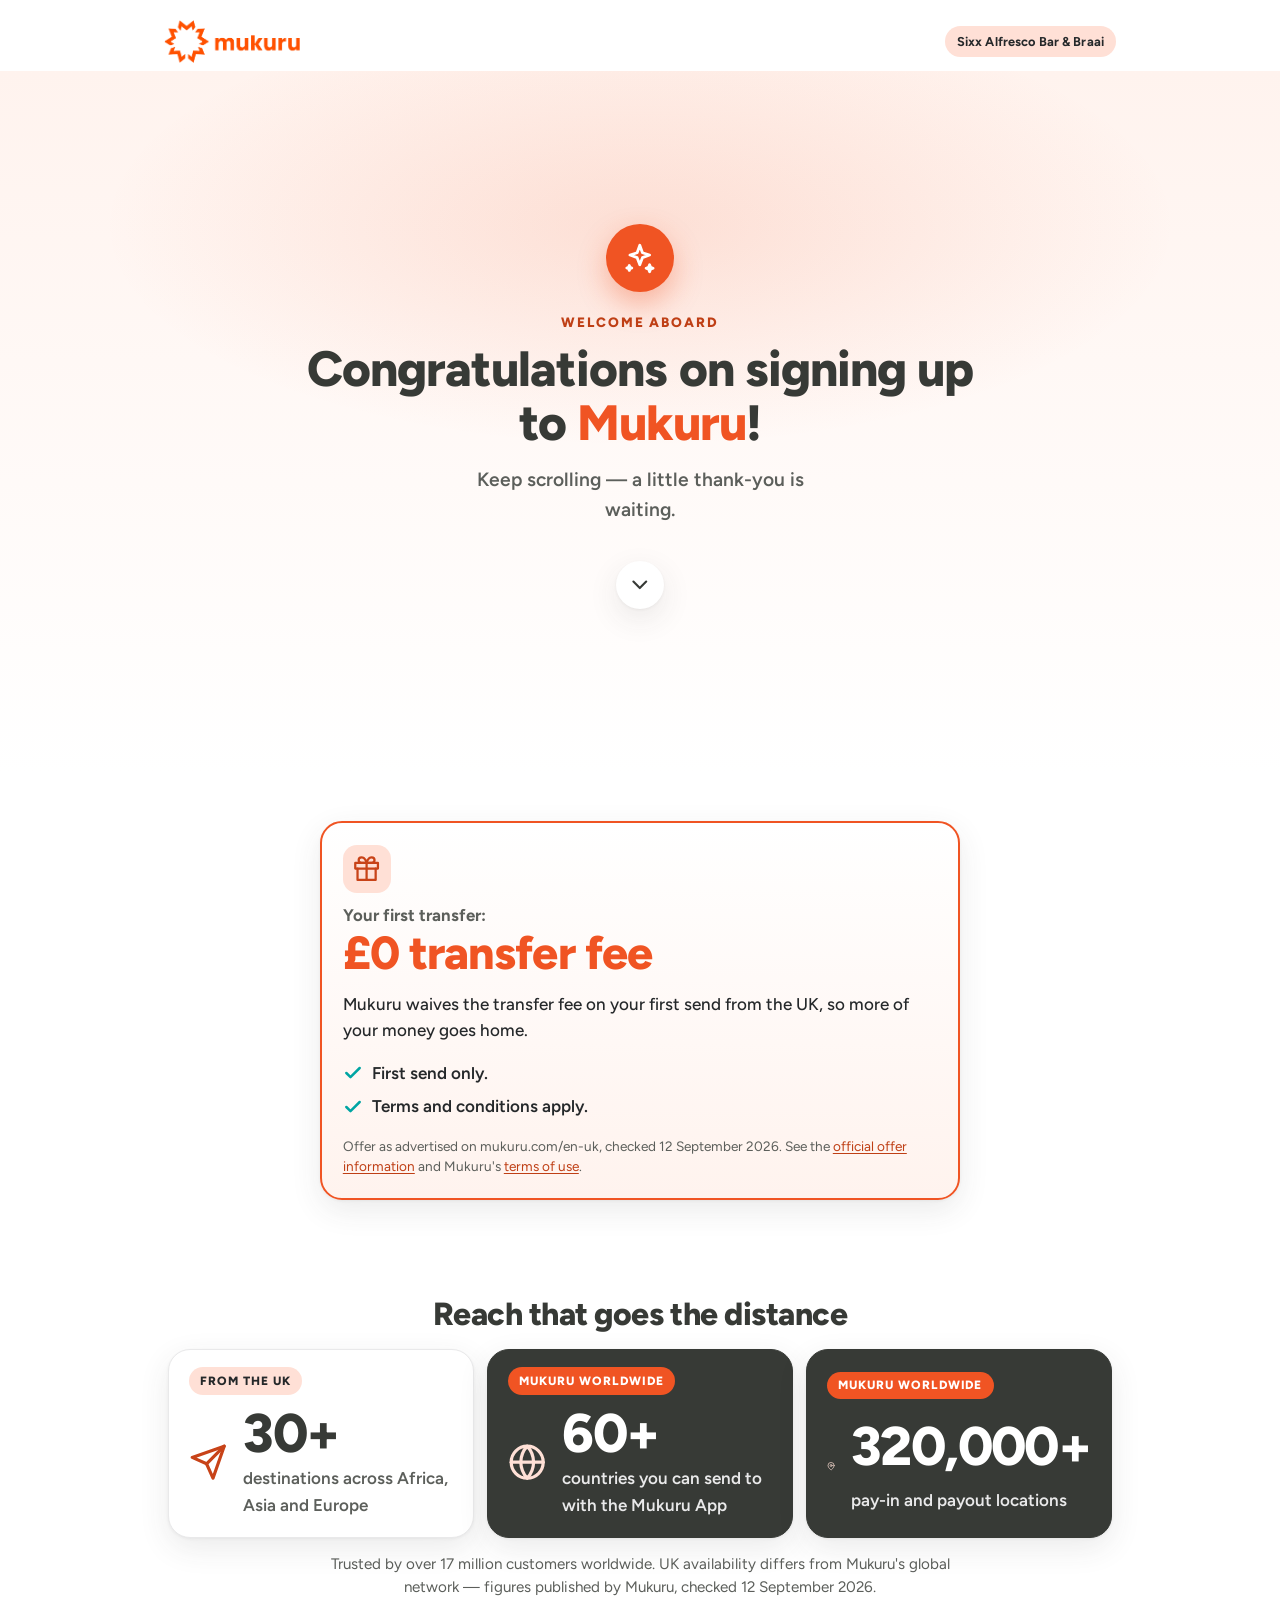
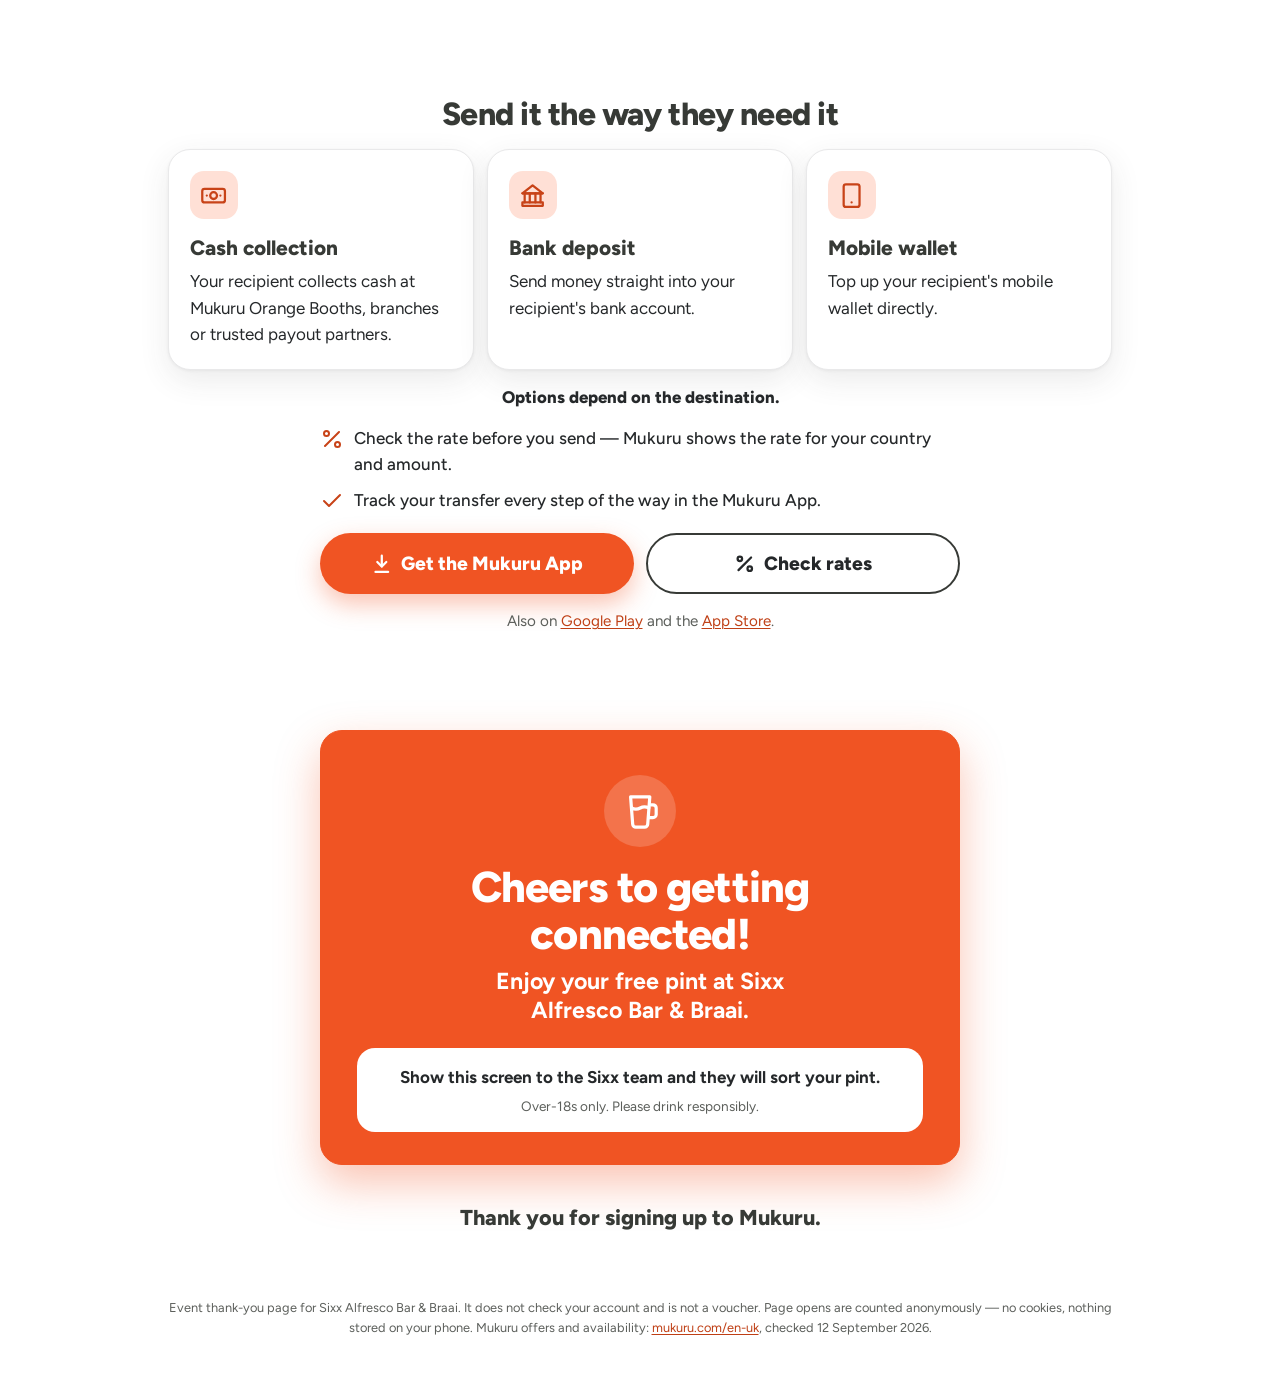
==== index.html @ 57717440 "Add counted copy of the Mukuru welcome page for Sixx Alfresco Bar & Braai Same page as mukuru-sixx p" ====
<!doctype html>
<html lang="en-GB">
  <head>
    <meta charset="utf-8" />
    <meta name="viewport" content="width=device-width, initial-scale=1" />
    <title>Welcome to Mukuru · Sixx Alfresco Bar &amp; Braai</title>
    <meta
      name="description"
      content="A thank-you for signing up to Mukuru at Sixx Alfresco Bar &amp; Braai: your first-transfer fee waiver, Mukuru's reach, ways to send money home, and your free pint."
    />
    <meta name="robots" content="noindex, nofollow" />
    <meta name="theme-color" content="#F05423" />
    <meta
      property="og:title"
      content="Welcome to Mukuru · Sixx Alfresco Bar &amp; Braai"
    />
    <meta
      property="og:description"
      content="Congratulations on signing up to Mukuru. Keep scrolling — a little thank-you is waiting."
    />
    <meta property="og:type" content="website" />
    <link
      rel="icon"
      href="assets/img/favicon.png"
      type="image/png"
      sizes="64x64"
    />
    <link rel="apple-touch-icon" href="assets/img/apple-touch-icon.png" />
    <link
      rel="preload"
      href="assets/fonts/figtree-latin.woff2"
      as="font"
      type="font/woff2"
      crossorigin
    />
    <link rel="stylesheet" href="assets/css/style.css" />
    <script>
      document.documentElement.classList.add("js");
    </script>
  </head>
  <body>
    <svg
      xmlns="http://www.w3.org/2000/svg"
      style="display: none"
      aria-hidden="true"
      focusable="false"
    >
      <symbol id="i-chevron" viewBox="0 0 24 24">
        <path d="M6 9l6 6 6-6" />
      </symbol>
      <symbol id="i-sparkle" viewBox="0 0 24 24">
        <path d="M12 3l1.9 5.4L19 10l-5.1 1.9L12 17l-1.9-5.1L5 10l5.1-1.6z" />
        <path d="M19 17l.7 1.8 1.8.7-1.8.7L19 22l-.7-1.8-1.8-.7 1.8-.7z" />
        <path d="M4.5 17.5l.5 1.3 1.3.5-1.3.5-.5 1.2-.5-1.2-1.3-.5 1.3-.5z" />
      </symbol>
      <symbol id="i-gift" viewBox="0 0 24 24">
        <path d="M20 12v10H4V12" />
        <path d="M2 7h20v5H2z" />
        <path d="M12 22V7" />
        <path d="M12 7H7.5a2.5 2.5 0 0 1 0-5C11 2 12 7 12 7z" />
        <path d="M12 7h4.5a2.5 2.5 0 0 0 0-5C13 2 12 7 12 7z" />
      </symbol>
      <symbol id="i-globe" viewBox="0 0 24 24">
        <circle cx="12" cy="12" r="10" />
        <path d="M2 12h20" />
        <path
          d="M12 2a15.3 15.3 0 0 1 4 10 15.3 15.3 0 0 1-4 10 15.3 15.3 0 0 1-4-10 15.3 15.3 0 0 1 4-10z"
        />
      </symbol>
      <symbol id="i-pin" viewBox="0 0 24 24">
        <path d="M21 10c0 7-9 13-9 13s-9-6-9-13a9 9 0 0 1 18 0z" />
        <circle cx="12" cy="10" r="3" />
      </symbol>
      <symbol id="i-send" viewBox="0 0 24 24">
        <path d="M22 2L11 13" />
        <path d="M22 2l-7 20-4-9-9-4 20-7z" />
      </symbol>
      <symbol id="i-cash" viewBox="0 0 24 24">
        <rect x="2" y="6" width="20" height="12" rx="2" />
        <circle cx="12" cy="12" r="3" />
        <path d="M6 12h.01M18 12h.01" />
      </symbol>
      <symbol id="i-bank" viewBox="0 0 24 24">
        <path d="M3 10h18" />
        <path d="M12 3l9 7H3l9-7z" />
        <path d="M5 10v8M9.5 10v8M14.5 10v8M19 10v8" />
        <path d="M3 18h18v3H3z" />
      </symbol>
      <symbol id="i-phone" viewBox="0 0 24 24">
        <rect x="5" y="2" width="14" height="20" rx="2" />
        <path d="M12 18h.01" />
      </symbol>
      <symbol id="i-tick" viewBox="0 0 24 24">
        <path d="M20 6L9 17l-5-5" />
      </symbol>
      <symbol id="i-rate" viewBox="0 0 24 24">
        <path d="M19 5L5 19" />
        <circle cx="6.5" cy="6.5" r="2.5" />
        <circle cx="17.5" cy="17.5" r="2.5" />
      </symbol>
      <symbol id="i-download" viewBox="0 0 24 24">
        <path d="M12 3v12" />
        <path d="M7 10l5 5 5-5" />
        <path d="M5 21h14" />
      </symbol>
      <symbol id="i-pint" viewBox="0 0 24 24">
        <path d="M6 3h12l-1.3 17.1a2 2 0 0 1-2 1.9H9.3a2 2 0 0 1-2-1.9L6 3z" />
        <path d="M6.6 10c1.8 1 3.6 1 5.4 0s3.6-1 5.4 0" />
        <path d="M18 8h2a2 2 0 0 1 2 2v4a2 2 0 0 1-2 2h-2.8" />
      </symbol>
      <symbol id="i-external" viewBox="0 0 24 24">
        <path d="M7 17L17 7" />
        <path d="M8 7h9v9" />
      </symbol>
    </svg>

    <header class="topbar">
      <img
        class="logo"
        src="assets/img/mukuru-logo.png"
        alt="Mukuru"
        width="299"
        height="95"
        decoding="async"
      />
      <span class="chip">Sixx Alfresco Bar &amp; Braai</span>
    </header>

    <main id="main">
      <!-- 1. Welcome -->
      <section class="hero" aria-labelledby="hero-title">
        <div class="confetti" aria-hidden="true">
          <i></i><i></i><i></i><i></i><i></i><i></i><i></i><i></i><i></i><i></i
          ><i></i><i></i><i></i><i></i><i></i><i></i>
        </div>
        <div class="hero-inner">
          <div class="hero-badge" aria-hidden="true">
            <svg class="icon"><use href="#i-sparkle" /></svg>
          </div>
          <p class="eyebrow">Welcome aboard</p>
          <h1 id="hero-title">
            Congratulations on signing up to <span class="brand">Mukuru</span>!
          </h1>
          <p class="lede">Keep scrolling — a little thank-you is waiting.</p>
          <a
            class="scroll-cue"
            href="#offer"
            aria-label="Scroll down to your first-transfer offer"
            ><svg class="icon" aria-hidden="true"><use href="#i-chevron" /></svg
          ></a>
        </div>
      </section>

      <!-- 2. First transfer -->
      <section id="offer" class="section" aria-labelledby="offer-title">
        <article class="card card-offer reveal">
          <div class="card-icon" aria-hidden="true">
            <svg class="icon"><use href="#i-gift" /></svg>
          </div>
          <h2 id="offer-title" class="offer-title">
            <span class="offer-kicker">Your first transfer:</span>
            <span class="offer-big">£0 transfer fee</span>
          </h2>
          <p class="offer-copy">
            Mukuru waives the transfer fee on your first send from the UK, so
            more of your money goes home.
          </p>
          <ul class="conditions">
            <li>
              <svg class="icon" aria-hidden="true"><use href="#i-tick" /></svg
              >First send only.
            </li>
            <li>
              <svg class="icon" aria-hidden="true"><use href="#i-tick" /></svg
              >Terms and conditions apply.
            </li>
          </ul>
          <p class="fineprint">
            Offer as advertised on mukuru.com/en-uk, checked 12 September 2026.
            See the
            <a
              href="https://www.mukuru.com/en-uk/download-mukuru-app/"
              rel="noopener"
              >official offer information</a
            >
            and Mukuru's
            <a
              href="https://www.mukuru.com/en-uk/legal/mukuru-money-transfer-service/"
              rel="noopener"
              >terms of use</a
            >.
          </p>
        </article>
      </section>

      <!-- 3. Reach -->
      <section class="section" aria-labelledby="reach-title">
        <h2 id="reach-title" class="section-title reveal">
          Reach that goes the distance
        </h2>
        <div class="stats">
          <article class="card stat reveal">
            <span class="scope scope-uk">From the UK</span>
            <svg class="icon stat-icon" aria-hidden="true">
              <use href="#i-send" />
            </svg>
            <span class="num">30+</span>
            <span class="label"
              >destinations across Africa, Asia and Europe</span
            >
          </article>
          <article class="card stat stat-global reveal">
            <span class="scope scope-global">Mukuru worldwide</span>
            <svg class="icon stat-icon" aria-hidden="true">
              <use href="#i-globe" />
            </svg>
            <span class="num">60+</span>
            <span class="label"
              >countries you can send to with the Mukuru App</span
            >
          </article>
          <article class="card stat stat-global reveal">
            <span class="scope scope-global">Mukuru worldwide</span>
            <svg class="icon stat-icon" aria-hidden="true">
              <use href="#i-pin" />
            </svg>
            <span class="num">320,000+</span>
            <span class="label">pay-in and payout locations</span>
          </article>
        </div>
        <p class="note reveal">
          Trusted by over 17 million customers worldwide. UK availability
          differs from Mukuru's global network — figures published by Mukuru,
          checked 12 September 2026.
        </p>
      </section>

      <!-- 4. Ways to send -->
      <section class="section" aria-labelledby="ways-title">
        <h2 id="ways-title" class="section-title reveal">
          Send it the way they need it
        </h2>
        <div class="ways">
          <article class="card way reveal">
            <div class="card-icon" aria-hidden="true">
              <svg class="icon"><use href="#i-cash" /></svg>
            </div>
            <h3>Cash collection</h3>
            <p>
              Your recipient collects cash at Mukuru Orange Booths, branches or
              trusted payout partners.
            </p>
          </article>
          <article class="card way reveal">
            <div class="card-icon" aria-hidden="true">
              <svg class="icon"><use href="#i-bank" /></svg>
            </div>
            <h3>Bank deposit</h3>
            <p>Send money straight into your recipient's bank account.</p>
          </article>
          <article class="card way reveal">
            <div class="card-icon" aria-hidden="true">
              <svg class="icon"><use href="#i-phone" /></svg>
            </div>
            <h3>Mobile wallet</h3>
            <p>Top up your recipient's mobile wallet directly.</p>
          </article>
        </div>
        <p class="note note-strong reveal">
          Options depend on the destination.
        </p>
        <ul class="ticks reveal">
          <li>
            <svg class="icon" aria-hidden="true"><use href="#i-rate" /></svg
            ><span
              >Check the rate before you send — Mukuru shows the rate for your
              country and amount.</span
            >
          </li>
          <li>
            <svg class="icon" aria-hidden="true"><use href="#i-tick" /></svg
            ><span
              >Track your transfer every step of the way in the Mukuru
              App.</span
            >
          </li>
        </ul>
        <div class="cta-row reveal">
          <a
            class="btn btn-primary"
            href="https://www.mukuru.com/en-uk/download-mukuru-app/"
            rel="noopener"
            ><svg class="icon" aria-hidden="true">
              <use href="#i-download" /></svg
            >Get the Mukuru App</a
          >
          <a
            class="btn btn-secondary"
            href="https://www.mukuru.com/en-uk/check-rates/"
            rel="noopener"
            ><svg class="icon" aria-hidden="true"><use href="#i-rate" /></svg
            >Check rates</a
          >
        </div>
        <p class="store-links reveal">
          Also on
          <a
            href="https://play.google.com/store/apps/details?id=com.mukuru.customer.android"
            rel="noopener"
            >Google Play</a
          >
          and the
          <a href="https://apps.apple.com/gb/app/id1515075370" rel="noopener"
            >App Store</a
          >.
        </p>
      </section>

      <!-- 5. Pint -->
      <section class="section section-pint" aria-labelledby="pint-title">
        <article class="card card-pint reveal">
          <div class="pint-icon" aria-hidden="true">
            <svg class="icon"><use href="#i-pint" /></svg>
          </div>
          <h2 id="pint-title">Cheers to getting connected!</h2>
          <p class="pint-lede">
            Enjoy your free pint at Sixx Alfresco Bar &amp; Braai.
          </p>
          <div class="pint-panel">
            <p class="pint-how">
              Show this screen to the Sixx team and they will sort your pint.
            </p>
            <p class="fineprint">Over-18s only. Please drink responsibly.</p>
          </div>
        </article>
        <p class="thanks reveal">Thank you for signing up to Mukuru.</p>
      </section>
    </main>

    <footer class="foot">
      <p>
        Event thank-you page for Sixx Alfresco Bar &amp; Braai. It does not
        check your account and is not a voucher. Page opens are counted anonymously — no cookies, nothing stored on your phone. Mukuru offers and availability:
        <a href="https://www.mukuru.com/en-uk/" rel="noopener"
          >mukuru.com/en-uk</a
        >, checked 12 September 2026.
      </p>
    </footer>

    <script src="assets/js/main.js" defer></script>
  </body>
</html>
---- assets/css/style.css ----
/* Mukuru × Sixx Alfresco Bar & Braai — welcome page
   Brand colours taken from mukuru.com CSS variables (checked 12 Sep 2026):
   --orange #F05423, --charcoal #373A36, --peach-orange #FFE0D6, --grey #E9E9EA, --teal #00A5A3.
   Darker orange (#BF3F15) is used only for small orange text so it meets WCAG AA (5.3:1 on white). */

@font-face {
  font-family: "Figtree";
  font-style: normal;
  font-weight: 300 900;
  font-display: swap;
  src: url("../fonts/figtree-latin.woff2") format("woff2");
}

:root {
  --orange: #f05423;
  --orange-text: #bf3f15;
  --orange-deep: #c84318;
  --peach: #ffe0d6;
  --peach-soft: #fff3ee;
  --charcoal: #373a36;
  --ink: #25282a;
  --muted: #5c5f5b;
  --grey: #e9e9ea;
  --teal: #00a5a3;
  --white: #ffffff;
  --radius: 22px;
  --shadow: 0 10px 30px rgba(55, 58, 54, 0.1), 0 1px 3px rgba(55, 58, 54, 0.06);
  --maxw: 34rem;
  --font:
    "Figtree", system-ui, -apple-system, "Segoe UI", Roboto, Helvetica, Arial,
    sans-serif;
  color-scheme: light;
}

*,
*::before,
*::after {
  box-sizing: border-box;
}

html {
  scroll-behavior: smooth;
  -webkit-text-size-adjust: 100%;
}

body {
  margin: 0;
  font-family: var(--font);
  font-size: 1.0625rem;
  line-height: 1.55;
  color: var(--ink);
  background: var(--white);
  -webkit-font-smoothing: antialiased;
  overflow-x: hidden;
}

img,
svg {
  display: block;
  max-width: 100%;
}

a {
  color: var(--orange-text);
  text-decoration-thickness: 0.08em;
  text-underline-offset: 0.15em;
}
a:hover {
  color: var(--orange-deep);
}

:focus-visible {
  outline: 3px solid var(--ink);
  outline-offset: 3px;
  border-radius: 6px;
}

.icon {
  width: 1.5rem;
  height: 1.5rem;
  fill: none;
  stroke: currentColor;
  stroke-width: 2;
  stroke-linecap: round;
  stroke-linejoin: round;
  flex: 0 0 auto;
}

/* ---------- Top bar ---------- */
.topbar {
  display: flex;
  align-items: center;
  justify-content: space-between;
  gap: 0.75rem;
  max-width: var(--maxw);
  margin: 0 auto;
  padding: 0.9rem 1.25rem 0.5rem;
}

.logo {
  width: 7.25rem;
  height: auto;
}

.chip {
  display: inline-block;
  padding: 0.35rem 0.75rem;
  border-radius: 999px;
  background: var(--peach);
  color: var(--ink);
  font-weight: 700;
  font-size: 0.8rem;
  letter-spacing: 0.01em;
  white-space: nowrap;
}

/* ---------- Hero ---------- */
.hero {
  position: relative;
  min-height: 74vh;
  min-height: 74svh;
  display: grid;
  place-items: center;
  overflow: hidden;
  padding: 2.25rem 1.25rem 3rem;
  background:
    radial-gradient(
      60% 45% at 50% 22%,
      rgba(240, 84, 35, 0.14),
      transparent 70%
    ),
    linear-gradient(180deg, var(--peach-soft) 0%, var(--white) 100%);
}

.hero-inner {
  position: relative;
  z-index: 1;
  max-width: var(--maxw);
  text-align: center;
}

.hero-badge {
  width: 4.25rem;
  height: 4.25rem;
  margin: 0 auto 1.25rem;
  display: grid;
  place-items: center;
  border-radius: 50%;
  background: var(--orange);
  color: var(--white);
  box-shadow: 0 12px 28px rgba(240, 84, 35, 0.35);
}
.hero-badge .icon {
  width: 2.1rem;
  height: 2.1rem;
}

.eyebrow {
  margin: 0 0 0.6rem;
  font-weight: 800;
  font-size: 0.85rem;
  letter-spacing: 0.14em;
  text-transform: uppercase;
  color: var(--orange-text);
}

h1 {
  margin: 0 0 1rem;
  font-size: clamp(2.1rem, 8.5vw, 3.1rem);
  line-height: 1.08;
  font-weight: 800;
  letter-spacing: -0.02em;
  color: var(--charcoal);
}
h1 .brand {
  color: var(--orange);
  white-space: nowrap;
}

.lede {
  margin: 0 auto;
  max-width: 24rem;
  font-size: 1.2rem;
  font-weight: 600;
  color: var(--muted);
}

.scroll-cue {
  display: inline-grid;
  place-items: center;
  width: 3rem;
  height: 3rem;
  margin-top: 2.25rem;
  border-radius: 50%;
  background: var(--white);
  color: var(--charcoal);
  box-shadow: var(--shadow);
  animation: cue 1.8s ease-in-out infinite;
}
.scroll-cue .icon {
  width: 1.6rem;
  height: 1.6rem;
}

@keyframes cue {
  0%,
  100% {
    transform: translateY(0);
  }
  50% {
    transform: translateY(6px);
  }
}

/* Subtle celebration: slow confetti drifting through the hero */
.confetti {
  position: absolute;
  inset: 0;
  pointer-events: none;
  z-index: 0;
}
.confetti i {
  position: absolute;
  top: -4vh;
  width: 0.55rem;
  height: 0.9rem;
  border-radius: 2px;
  opacity: 0;
  background: var(--orange);
  animation: fall 9s linear infinite;
  will-change: transform, opacity;
}
.confetti i:nth-child(3n) {
  background: var(--teal);
}
.confetti i:nth-child(4n) {
  background: var(--charcoal);
  width: 0.5rem;
  height: 0.5rem;
  border-radius: 50%;
}
.confetti i:nth-child(5n) {
  background: var(--peach);
}
.confetti i:nth-child(1) {
  left: 4%;
  animation-delay: 0s;
  animation-duration: 10s;
}
.confetti i:nth-child(2) {
  left: 11%;
  animation-delay: 1.6s;
  animation-duration: 8.5s;
}
.confetti i:nth-child(3) {
  left: 18%;
  animation-delay: 3.1s;
  animation-duration: 11s;
}
.confetti i:nth-child(4) {
  left: 25%;
  animation-delay: 0.8s;
  animation-duration: 9.4s;
}
.confetti i:nth-child(5) {
  left: 32%;
  animation-delay: 4.2s;
  animation-duration: 8s;
}
.confetti i:nth-child(6) {
  left: 39%;
  animation-delay: 2.4s;
  animation-duration: 10.5s;
}
.confetti i:nth-child(7) {
  left: 46%;
  animation-delay: 5.5s;
  animation-duration: 9s;
}
.confetti i:nth-child(8) {
  left: 53%;
  animation-delay: 1.1s;
  animation-duration: 11.5s;
}
.confetti i:nth-child(9) {
  left: 60%;
  animation-delay: 3.8s;
  animation-duration: 8.8s;
}
.confetti i:nth-child(10) {
  left: 67%;
  animation-delay: 0.4s;
  animation-duration: 10.2s;
}
.confetti i:nth-child(11) {
  left: 74%;
  animation-delay: 4.9s;
  animation-duration: 9.6s;
}
.confetti i:nth-child(12) {
  left: 81%;
  animation-delay: 2s;
  animation-duration: 8.2s;
}
.confetti i:nth-child(13) {
  left: 88%;
  animation-delay: 6.2s;
  animation-duration: 10.8s;
}
.confetti i:nth-child(14) {
  left: 94%;
  animation-delay: 1.3s;
  animation-duration: 9.2s;
}
.confetti i:nth-child(15) {
  left: 15%;
  animation-delay: 7s;
  animation-duration: 12s;
}
.confetti i:nth-child(16) {
  left: 70%;
  animation-delay: 6.6s;
  animation-duration: 11.2s;
}

@keyframes fall {
  0% {
    transform: translateY(0) rotate(0deg);
    opacity: 0;
  }
  8% {
    opacity: 0.85;
  }
  85% {
    opacity: 0.6;
  }
  100% {
    transform: translateY(96vh) rotate(540deg);
    opacity: 0;
  }
}

/* ---------- Sections & cards ---------- */
.section {
  max-width: var(--maxw);
  margin: 0 auto;
  padding: 1.7rem 1.25rem;
}

.section-title {
  margin: 0 0 1rem;
  font-size: clamp(1.55rem, 6vw, 2rem);
  line-height: 1.15;
  font-weight: 800;
  letter-spacing: -0.015em;
  color: var(--charcoal);
}

.card {
  background: var(--white);
  border: 1px solid var(--grey);
  border-radius: var(--radius);
  box-shadow: var(--shadow);
  padding: 1.35rem 1.3rem;
}

.card-icon {
  width: 3rem;
  height: 3rem;
  display: grid;
  place-items: center;
  border-radius: 14px;
  background: var(--peach);
  color: var(--orange-deep);
  margin-bottom: 0.8rem;
}
.card-icon .icon {
  width: 1.7rem;
  height: 1.7rem;
}

/* Offer card */
.card-offer {
  border: 2px solid var(--orange);
  background: linear-gradient(180deg, var(--white) 0%, var(--peach-soft) 100%);
}
.offer-title {
  margin: 0 0 0.75rem;
  line-height: 1.1;
}
.offer-kicker {
  display: block;
  font-size: 1.05rem;
  font-weight: 700;
  color: var(--muted);
  margin-bottom: 0.25rem;
}
.offer-big {
  display: block;
  font-size: clamp(2rem, 9vw, 2.9rem);
  font-weight: 800;
  letter-spacing: -0.02em;
  color: var(--orange);
}
.offer-copy {
  margin: 0 0 1rem;
  font-weight: 500;
}

.conditions {
  list-style: none;
  margin: 0 0 1rem;
  padding: 0;
  display: grid;
  gap: 0.45rem;
  font-weight: 600;
}
.conditions li {
  display: flex;
  align-items: center;
  gap: 0.55rem;
}
.conditions .icon {
  width: 1.25rem;
  height: 1.25rem;
  color: var(--teal);
  stroke-width: 3;
}

.fineprint {
  margin: 0;
  font-size: 0.85rem;
  line-height: 1.5;
  color: var(--muted);
}

/* Stats */
.stats {
  display: grid;
  gap: 0.8rem;
}

.stat {
  position: relative;
  display: grid;
  grid-template-columns: auto 1fr;
  grid-template-areas: "scope scope" "icon num" "icon label";
  column-gap: 1rem;
  align-items: center;
  padding: 1.1rem 1.25rem 1.2rem;
}
.stat .scope {
  grid-area: scope;
  justify-self: start;
  margin-bottom: 0.7rem;
}
.stat .stat-icon {
  grid-area: icon;
  width: 2.4rem;
  height: 2.4rem;
  color: var(--orange-deep);
  align-self: center;
}
.stat .num {
  grid-area: num;
  font-size: clamp(2.4rem, 11vw, 3.4rem);
  line-height: 1;
  font-weight: 800;
  letter-spacing: -0.03em;
  color: var(--charcoal);
}
.stat .label {
  grid-area: label;
  font-weight: 600;
  color: var(--muted);
  margin-top: 0.3rem;
}

.stat-global {
  background: var(--charcoal);
  border-color: var(--charcoal);
}
.stat-global .num {
  color: var(--white);
}
.stat-global .label {
  color: #e9e9ea;
}
.stat-global .stat-icon {
  color: var(--peach);
}

.scope {
  display: inline-block;
  padding: 0.28rem 0.7rem;
  border-radius: 999px;
  font-size: 0.75rem;
  font-weight: 800;
  letter-spacing: 0.08em;
  text-transform: uppercase;
}
.scope-uk {
  background: var(--peach);
  color: var(--ink);
}
.scope-global {
  background: var(--orange);
  color: var(--white);
}

.note {
  margin: 0.9rem 0 0;
  font-size: 0.95rem;
  color: var(--muted);
}
.note-strong {
  font-weight: 800;
  color: var(--ink);
  font-size: 1.05rem;
}

/* Ways */
.ways {
  display: grid;
  gap: 0.8rem;
}
.way h3 {
  margin: 0 0 0.35rem;
  font-size: 1.3rem;
  font-weight: 800;
  color: var(--charcoal);
}
.way p {
  margin: 0;
  color: var(--ink);
}

.ticks {
  list-style: none;
  margin: 0.9rem 0 0;
  padding: 0;
  display: grid;
  gap: 0.6rem;
}
.ticks li {
  display: flex;
  gap: 0.6rem;
  align-items: flex-start;
  font-weight: 500;
}
.ticks .icon {
  color: var(--orange-deep);
  margin-top: 0.15rem;
}

/* Buttons */
.cta-row {
  display: grid;
  gap: 0.75rem;
  margin-top: 1.25rem;
}

.btn {
  display: inline-flex;
  align-items: center;
  justify-content: center;
  gap: 0.55rem;
  min-height: 3.4rem;
  padding: 0.85rem 1.4rem;
  border-radius: 999px;
  font-size: 1.2rem;
  font-weight: 800;
  text-decoration: none;
  transition:
    transform 0.15s ease,
    box-shadow 0.15s ease,
    background-color 0.15s ease;
}
.btn .icon {
  width: 1.35rem;
  height: 1.35rem;
  stroke-width: 2.5;
}
.btn-primary {
  background: var(--orange);
  color: var(--white);
  box-shadow: 0 10px 24px rgba(240, 84, 35, 0.35);
}
.btn-primary:hover {
  background: var(--orange-deep);
  color: var(--white);
}
.btn-secondary {
  background: var(--white);
  color: var(--ink);
  border: 2px solid var(--charcoal);
}
.btn-secondary:hover {
  background: var(--peach-soft);
  color: var(--ink);
}
.btn:active {
  transform: translateY(1px);
}

.store-links {
  margin: 1rem 0 0;
  font-size: 0.95rem;
  color: var(--muted);
}

/* Pint */
.section-pint {
  padding-top: 2.5rem;
  padding-bottom: 2.75rem;
}

.card-pint {
  background: var(--orange);
  border-color: var(--orange);
  color: var(--white);
  text-align: center;
  padding: 2.25rem 1.5rem 1.5rem;
  box-shadow: 0 18px 44px rgba(240, 84, 35, 0.35);
}
.pint-icon {
  width: 4.5rem;
  height: 4.5rem;
  margin: 0 auto 1.1rem;
  display: grid;
  place-items: center;
  border-radius: 50%;
  background: rgba(255, 255, 255, 0.18);
  color: var(--white);
}
.pint-icon .icon {
  width: 2.4rem;
  height: 2.4rem;
}
.card-pint h2 {
  margin: 0 0 0.6rem;
  font-size: clamp(2rem, 8.5vw, 2.7rem);
  line-height: 1.08;
  font-weight: 800;
  letter-spacing: -0.02em;
  color: var(--white);
}
.pint-lede {
  margin: 0 auto 1.4rem;
  max-width: 22rem;
  font-size: 1.45rem;
  line-height: 1.25;
  font-weight: 700;
  color: var(--white);
}
.pint-panel {
  background: var(--white);
  color: var(--ink);
  border-radius: 18px;
  padding: 1rem 1.1rem;
}
.pint-how {
  margin: 0 0 0.35rem;
  font-weight: 700;
}

.thanks {
  margin: 2.25rem 0 0;
  text-align: center;
  font-size: 1.35rem;
  font-weight: 800;
  color: var(--charcoal);
}

/* Footer */
.foot {
  max-width: var(--maxw);
  margin: 0 auto;
  padding: 1rem 1.25rem 2.5rem;
  font-size: 0.8rem;
  line-height: 1.5;
  color: var(--muted);
  text-align: center;
}
.foot p {
  margin: 0;
}

/* ---------- Reveal on scroll (progressive enhancement) ---------- */
.js .reveal {
  opacity: 0;
  transform: translateY(18px);
  transition:
    opacity 0.55s ease,
    transform 0.55s ease;
}
.js .reveal.in {
  opacity: 1;
  transform: none;
}

/* ---------- Larger screens ---------- */
@media (min-width: 40em) {
  :root {
    --maxw: 40rem;
  }
  .section {
    padding: 2.75rem 1.5rem;
  }
  .cta-row {
    grid-template-columns: 1fr 1fr;
  }
  .card-pint {
    padding: 2.75rem 2.25rem 2rem;
  }
}

@media (min-width: 60em) {
  :root {
    --maxw: 62rem;
  }
  .topbar {
    padding-top: 1.25rem;
  }
  .logo {
    width: 8.5rem;
  }
  .hero {
    min-height: 78vh;
  }
  .hero-inner {
    max-width: 44rem;
  }
  .section {
    padding: 3rem 1.5rem;
  }
  .stats {
    grid-template-columns: repeat(3, 1fr);
  }
  .ways {
    grid-template-columns: repeat(3, 1fr);
  }
  .card-offer {
    max-width: 40rem;
    margin: 0 auto;
  }
  .card-pint {
    max-width: 40rem;
    margin: 0 auto;
  }
  .cta-row {
    max-width: 40rem;
    margin-left: auto;
    margin-right: auto;
  }
  .ticks,
  .note,
  .store-links {
    max-width: 40rem;
    margin-left: auto;
    margin-right: auto;
  }
  .section-title {
    text-align: center;
  }
  .ticks {
    text-align: left;
  }
  .note,
  .store-links {
    text-align: center;
  }
}

/* ---------- Reduced motion ---------- */
@media (prefers-reduced-motion: reduce) {
  html {
    scroll-behavior: auto;
  }
  .scroll-cue {
    animation: none;
  }
  .confetti {
    display: none;
  }
  .js .reveal {
    opacity: 1;
    transform: none;
    transition: none;
  }
  .btn {
    transition: none;
  }
}

/* ---------- Print ---------- */
@media print {
  .confetti,
  .scroll-cue {
    display: none;
  }
  .card {
    box-shadow: none;
  }
  .js .reveal {
    opacity: 1;
    transform: none;
  }
}

/* ---------- Compact "ways" cards on small screens ---------- */
.way {
  display: grid;
  grid-template-columns: auto 1fr;
  column-gap: 1rem;
  align-items: start;
}
.way .card-icon {
  grid-row: 1 / span 2;
  width: 2.9rem;
  height: 2.9rem;
  margin-bottom: 0;
}
.way h3 {
  margin: 0.2rem 0 0.25rem;
}
.way p {
  grid-column: 2;
}
@media (min-width: 60em) {
  .way {
    display: block;
  }
  .way .card-icon {
    width: 3rem;
    height: 3rem;
    margin-bottom: 0.8rem;
  }
}
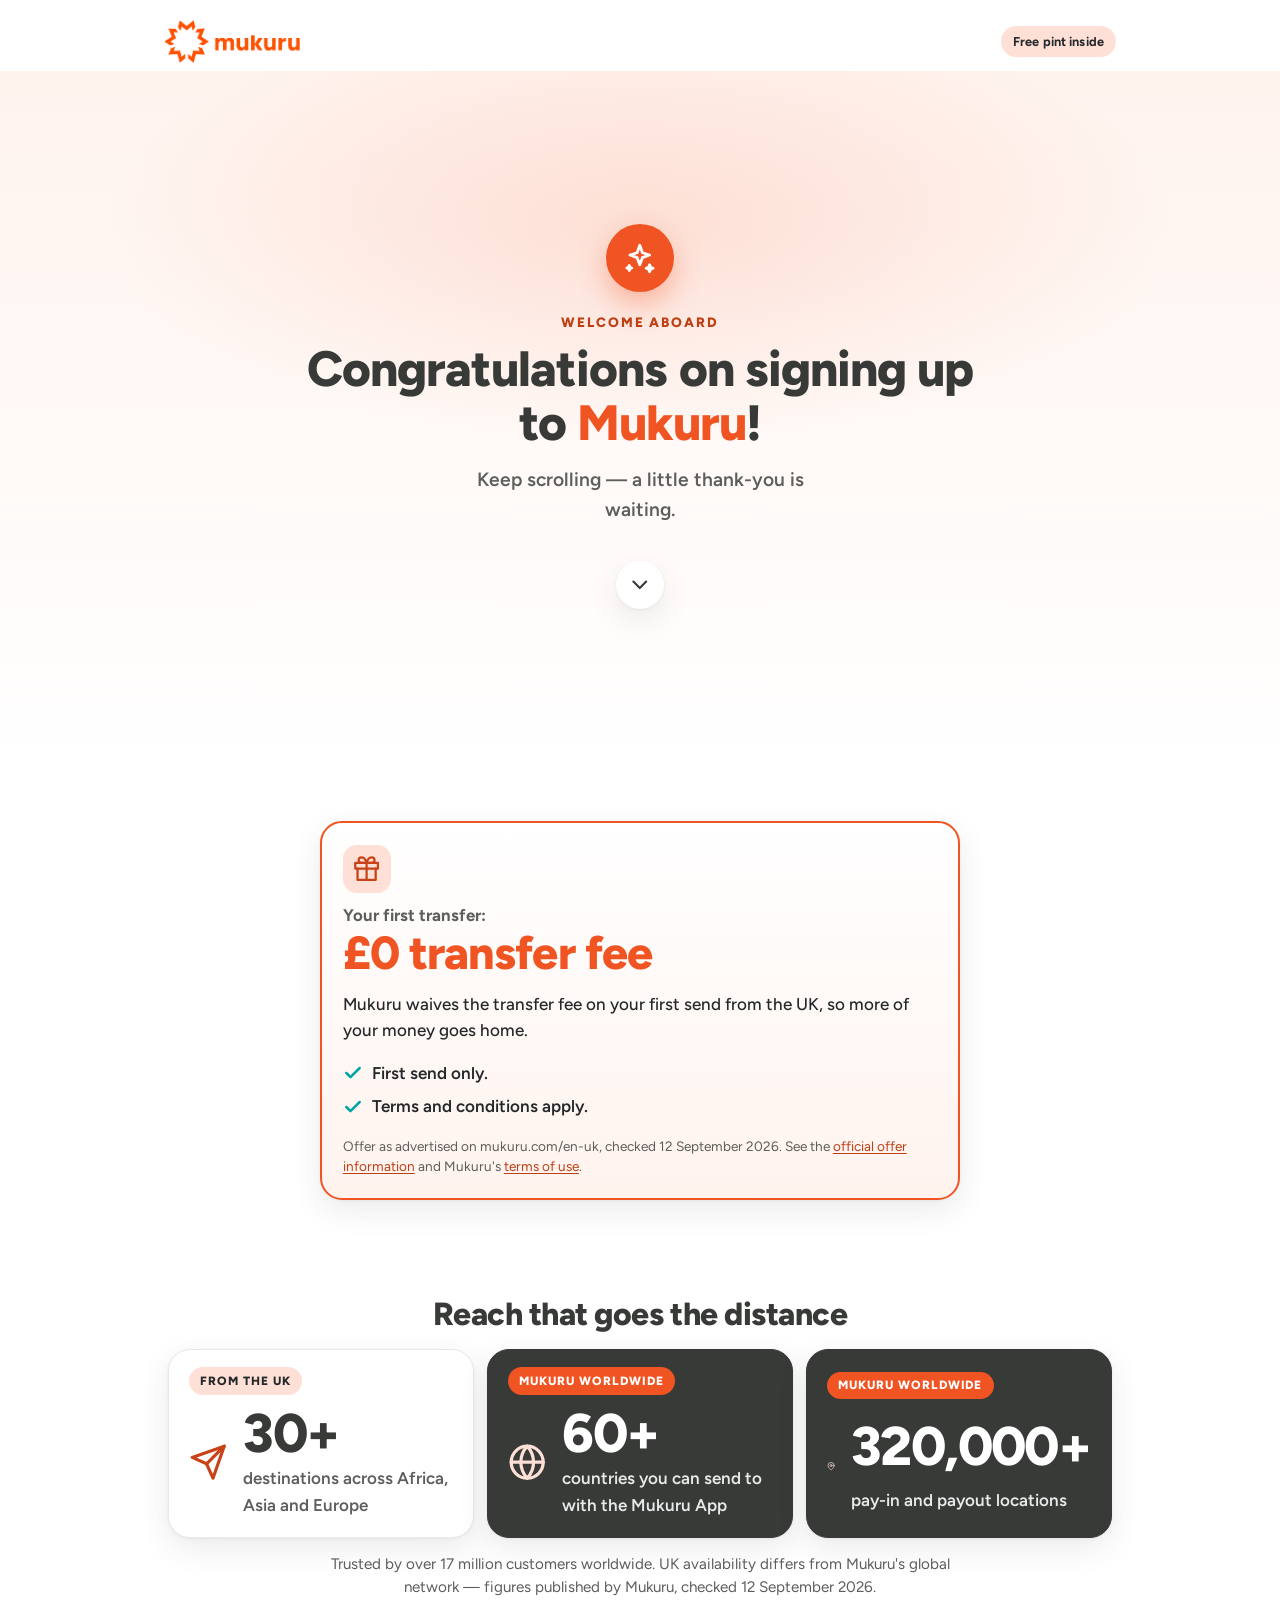
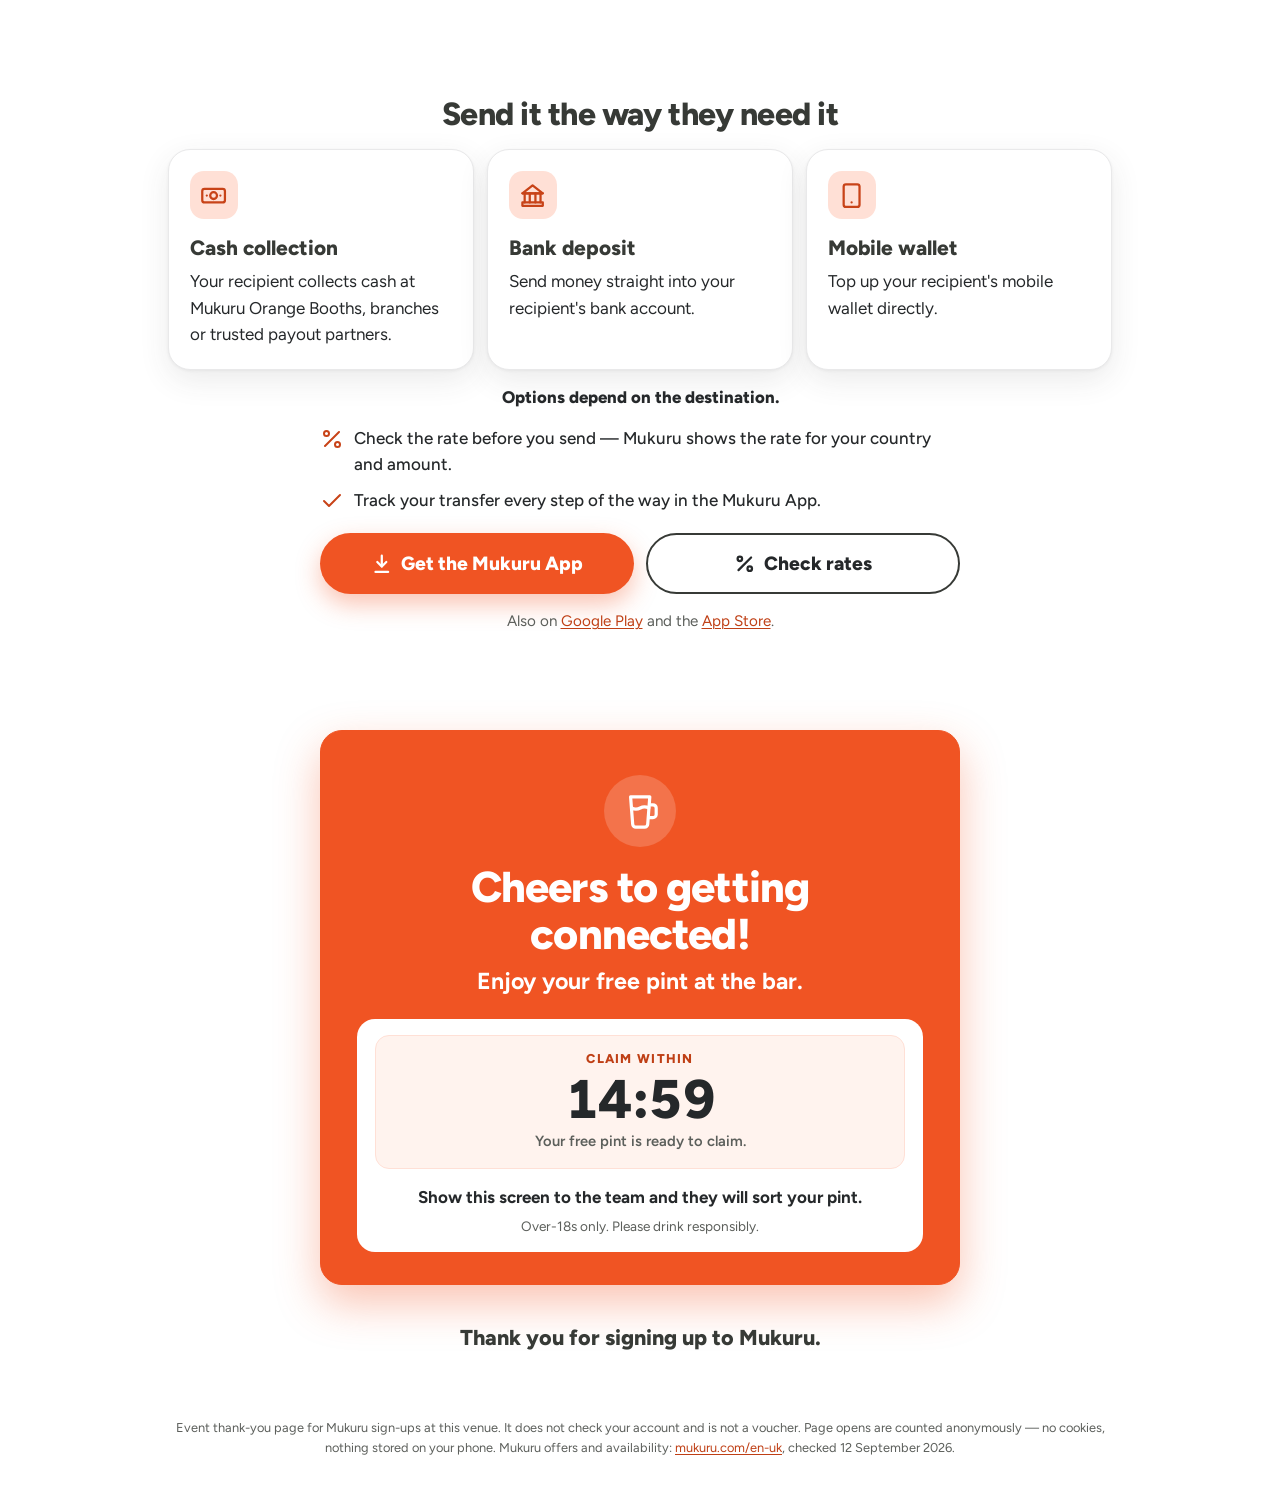
==== commit 47eb02f5: "Make the page venue-generic and add a 15-minute claim countdown - Remove the venue name from the tit" ====
--- a/index.html
+++ b/index.html
@@ -3,17 +3,14 @@
   <head>
     <meta charset="utf-8" />
     <meta name="viewport" content="width=device-width, initial-scale=1" />
-    <title>Welcome to Mukuru · Sixx Alfresco Bar &amp; Braai</title>
+    <title>Welcome to Mukuru · Sign-up thank-you</title>
     <meta
       name="description"
-      content="A thank-you for signing up to Mukuru at Sixx Alfresco Bar &amp; Braai: your first-transfer fee waiver, Mukuru's reach, ways to send money home, and your free pint."
+      content="A thank-you for signing up to Mukuru: your first-transfer fee waiver, Mukuru's reach, ways to send money home, and your free pint."
     />
     <meta name="robots" content="noindex, nofollow" />
     <meta name="theme-color" content="#F05423" />
-    <meta
-      property="og:title"
-      content="Welcome to Mukuru · Sixx Alfresco Bar &amp; Braai"
-    />
+    <meta property="og:title" content="Welcome to Mukuru · Sign-up thank-you" />
     <meta
       property="og:description"
       content="Congratulations on signing up to Mukuru. Keep scrolling — a little thank-you is waiting."
@@ -108,6 +105,10 @@
         <path d="M6.6 10c1.8 1 3.6 1 5.4 0s3.6-1 5.4 0" />
         <path d="M18 8h2a2 2 0 0 1 2 2v4a2 2 0 0 1-2 2h-2.8" />
       </symbol>
+      <symbol id="i-clock" viewBox="0 0 24 24">
+        <circle cx="12" cy="12" r="9" />
+        <path d="M12 7v5l3.2 1.9" />
+      </symbol>
       <symbol id="i-external" viewBox="0 0 24 24">
         <path d="M7 17L17 7" />
         <path d="M8 7h9v9" />
@@ -123,7 +124,7 @@
         height="95"
         decoding="async"
       />
-      <span class="chip">Sixx Alfresco Bar &amp; Braai</span>
+      <span class="chip">Free pint inside</span>
     </header>
 
     <main id="main">
@@ -323,12 +324,15 @@
             <svg class="icon"><use href="#i-pint" /></svg>
           </div>
           <h2 id="pint-title">Cheers to getting connected!</h2>
-          <p class="pint-lede">
-            Enjoy your free pint at Sixx Alfresco Bar &amp; Braai.
-          </p>
+          <p class="pint-lede">Enjoy your free pint at the bar.</p>
           <div class="pint-panel">
+            <div class="claim" id="claim" data-minutes="15">
+              <p class="claim-fallback">
+                Claim your free pint within 15 minutes of scanning.
+              </p>
+            </div>
             <p class="pint-how">
-              Show this screen to the Sixx team and they will sort your pint.
+              Show this screen to the team and they will sort your pint.
             </p>
             <p class="fineprint">Over-18s only. Please drink responsibly.</p>
           </div>
@@ -339,8 +343,10 @@
 
     <footer class="foot">
       <p>
-        Event thank-you page for Sixx Alfresco Bar &amp; Braai. It does not
-        check your account and is not a voucher. Page opens are counted anonymously — no cookies, nothing stored on your phone. Mukuru offers and availability:
+        Event thank-you page for Mukuru sign-ups at this venue. It does not
+        check your account and is not a voucher. Page opens are counted
+        anonymously — no cookies, nothing stored on your phone. Mukuru offers
+        and availability:
         <a href="https://www.mukuru.com/en-uk/" rel="noopener"
           >mukuru.com/en-uk</a
         >, checked 12 September 2026.
--- a/assets/css/style.css
+++ b/assets/css/style.css
@@ -1,4 +1,4 @@
-/* Mukuru × Sixx Alfresco Bar & Braai — welcome page
+/* Mukuru welcome page (venue-generic, counted copy)
    Brand colours taken from mukuru.com CSS variables (checked 12 Sep 2026):
    --orange #F05423, --charcoal #373A36, --peach-orange #FFE0D6, --grey #E9E9EA, --teal #00A5A3.
    Darker orange (#BF3F15) is used only for small orange text so it meets WCAG AA (5.3:1 on white). */
@@ -23,6 +23,7 @@
   --grey: #e9e9ea;
   --teal: #00a5a3;
   --white: #ffffff;
+  --claim-over: #b3261e;
   --radius: 22px;
   --shadow: 0 10px 30px rgba(55, 58, 54, 0.1), 0 1px 3px rgba(55, 58, 54, 0.06);
   --maxw: 34rem;
@@ -837,3 +838,69 @@
     margin-bottom: 0.8rem;
   }
 }
+
+/* ---------- Claim countdown (pint card) ---------- */
+.visually-hidden {
+  position: absolute;
+  width: 1px;
+  height: 1px;
+  margin: -1px;
+  padding: 0;
+  overflow: hidden;
+  clip: rect(0 0 0 0);
+  clip-path: inset(50%);
+  white-space: nowrap;
+  border: 0;
+}
+
+.claim {
+  margin: 0 0 0.9rem;
+  padding: 0.85rem 1rem 0.95rem;
+  border-radius: 14px;
+  background: var(--peach-soft);
+  border: 1px solid var(--peach);
+}
+
+.claim-fallback {
+  margin: 0;
+  font-weight: 700;
+  color: var(--ink);
+}
+
+.claim-label {
+  margin: 0;
+  font-size: 0.8rem;
+  font-weight: 800;
+  letter-spacing: 0.1em;
+  text-transform: uppercase;
+  color: var(--orange-text);
+}
+
+.claim-time {
+  margin: 0.1rem 0 0;
+  font-size: clamp(2.6rem, 13vw, 3.4rem);
+  line-height: 1.05;
+  font-weight: 800;
+  letter-spacing: -0.02em;
+  font-variant-numeric: tabular-nums;
+  font-feature-settings: "tnum" 1;
+  color: var(--ink);
+}
+
+.claim-note {
+  margin: 0.15rem 0 0;
+  font-size: 0.92rem;
+  font-weight: 600;
+  color: var(--muted);
+}
+
+.claim.is-expired {
+  background: var(--grey);
+  border-color: #d6d6d8;
+}
+.claim.is-expired .claim-label {
+  color: var(--claim-over);
+}
+.claim.is-expired .claim-time {
+  color: var(--claim-over);
+}
